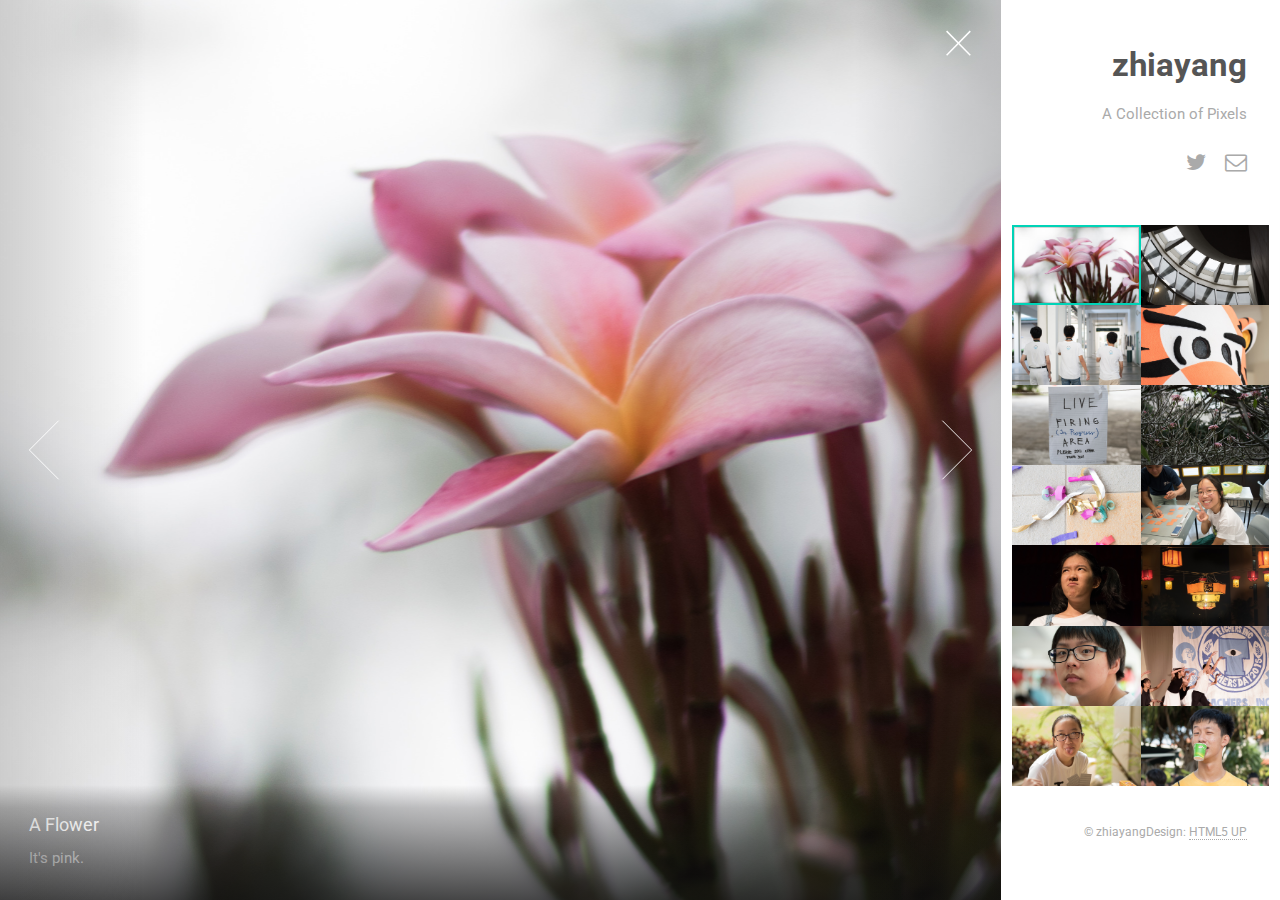
==== photography/index.html @ 17134575 "stuff" ====
<!DOCTYPE HTML>
<!--
	Lens by HTML5 UP
	html5up.net | @n33co
	Free for personal and commercial use under the CCA 3.0 license (html5up.net/license)
-->
<html>
	<head>
		<title>A Collection of Pixels</title>
		<meta charset="utf-8" />
		<meta name="viewport" content="width=device-width, initial-scale=1" />
		<!--[if lte IE 8]><script src="assets/js/ie/html5shiv.js"></script><![endif]-->

		<link rel="stylesheet" href="assets/css/main.css" />
		<!--[if lte IE 8]><link rel="stylesheet" href="assets/css/ie8.css" /><![endif]-->
		<!--[if lte IE 9]><link rel="stylesheet" href="assets/css/ie9.css" /><![endif]-->

		<noscript><link rel="stylesheet" href="assets/css/noscript.css" /></noscript>
	</head>
	<body class="is-loading-0 is-loading-1 is-loading-2">

		<!-- Main -->
			<div id="main">

				<!-- Header -->
					<header id="header">
						<a href="../index.html"><h1>zhiayang</h1></a>
						<p>A Collection of Pixels</p>
						<ul class="icons">
							<li><a href="https://twitter.com/zhiayang" class="icon fa-twitter"><span class="label">Twitter</span></a></li>
							<li><a href="mailto:zhiayang@gmail.com" class="icon fa-envelope-o"><span class="label">Email</span></a></li>
						</ul>
					</header>

				<!-- Thumbnail -->
					<section id="thumbnails">
						<article>
							<a class="thumbnail" href="assets/images/fulls/01.jpg" data-position="left center"><img src="assets/images/thumbs/01.jpg" alt="" /></a>
							<h2>A Flower</h2>
							<p>It's pink.</p>
						</article>
						<article>
							<a class="thumbnail" href="assets/images/fulls/02.jpg"><img src="assets/images/thumbs/02.jpg" alt="" /></a>
							<h2>Some Contrast</h2>
							<p>It's definitely there.</p>
						</article>
						<article>
							<a class="thumbnail" href="assets/images/fulls/03.jpg"><img src="assets/images/thumbs/03.jpg" alt="" /></a>
							<h2>Cool People :: Astrigue 2015</h2>
							<p>Don't look at explosions.</p>
						</article>
						<article>
							<a class="thumbnail" href="assets/images/fulls/04.jpg"><img src="assets/images/thumbs/04.jpg" alt="" /></a>
							<h2>Its Soul-less Eyes :: Teacher's Day 2015</h2>
							<p>Stare deep into your soul.</p>
						</article>
						<article>
							<a class="thumbnail" href="assets/images/fulls/05.jpg"><img src="assets/images/thumbs/05.jpg" alt="" /></a>
							<h2>Pew Pew :: Astrigue 2015</h2>
							<p>pew pew pew pew boom psh pew pew</p>
						</article>
						<article>
							<a class="thumbnail" href="assets/images/fulls/06.jpg"><img src="assets/images/thumbs/06.jpg" alt="" /></a>
							<h2>A Field of branches</h2>
							<p>Interspersed by flowers.</p>
						</article>
						<article>
							<a class="thumbnail" href="assets/images/fulls/07.jpg"><img src="assets/images/thumbs/07.jpg" alt="" /></a>
							<h2>Party Poppers</h2>
							<p>Looks like spilled guts.</p>
						</article>
						<article>
							<a class="thumbnail" href="assets/images/fulls/08.jpg"><img src="assets/images/thumbs/08.jpg" alt="" /></a>
							<h2>A Person :: Astrigue 2015</h2>
							<p>No comment.</p>
						</article>
						<article>
							<a class="thumbnail" href="assets/images/fulls/09.jpg"><img src="assets/images/thumbs/09.jpg" alt="" /></a>
							<h2>Grumpy Mc. Grumperton :: Teacher's Day 2015</h2>
							<p>*pouts*</p>
						</article>
						<article>
							<a class="thumbnail" href="assets/images/fulls/10.jpg"><img src="assets/images/thumbs/10.jpg" alt="" /></a>
							<h2>Mid Autumn Festival 2015</h2>
							<p>Oh look, lanterns.</p>
						</article>
						<article>
							<a class="thumbnail" href="assets/images/fulls/11.jpg"><img src="assets/images/thumbs/11.jpg" alt="" /></a>
							<h2>A Deer in the Headlights</h2>
							<p>*smash*</p>
						</article>
						<article>
							<a class="thumbnail" href="assets/images/fulls/12.jpg"><img src="assets/images/thumbs/12.jpg" alt="" /></a>
							<h2>MAD :: Teacher's Day 2015</h2>
							<p>I'm scared now.</p>
						</article>
						<article>
							<a class="thumbnail" href="assets/images/fulls/13.jpg"><img src="assets/images/thumbs/13.jpg" alt="" /></a>
							<h2>Blehhhhh</h2>
							<p>No comment.</p>
						</article>
						<article>
							<a class="thumbnail" href="assets/images/fulls/14.jpg"><img src="assets/images/thumbs/14.jpg" alt="" /></a>
							<h2>The Beast :: CSM 2015</h2>
							<p>Hot.</p>
						</article>
					</section>

				<!-- Footer -->
					<footer id="footer">
						<ul class="copyright">
							<li>&copy; zhiayang</li><li>Design: <a href="http://html5up.net">HTML5 UP</a></li>
						</ul>
					</footer>

			</div>

		<!-- Scripts -->
			<script src="assets/js/jquery.min.js"></script>
			<script src="assets/js/skel.min.js"></script>
			<!--[if lte IE 8]><script src="assets/js/ie/respond.min.js"></script><![endif]-->
			<script src="assets/js/main.js"></script>

	</body>
</html>
---- photography/assets/css/main.css ----
@import url(font-awesome.min.css);
@import url("http://fonts.googleapis.com/css?family=Roboto:400,700");
/*
	Lens by HTML5 UP
	html5up.net | @n33co
	Free for personal and commercial use under the CCA 3.0 license (html5up.net/license)
*/
/* Reset */
html, body, div, span, applet, object, iframe, h1, h2, h3, h4, h5, h6, p, blockquote, pre, a, abbr, acronym, address, big, cite, code, del, dfn, em, img, ins, kbd, q, s, samp, small, strike, strong, sub, sup, tt, var, b, u, i, center, dl, dt, dd, ol, ul, li, fieldset, form, label, legend, table, caption, tbody, tfoot, thead, tr, th, td, article, aside, canvas, details, embed, figure, figcaption, footer, header, hgroup, menu, nav, output, ruby, section, summary, time, mark, audio, video {
  margin: 0;
  padding: 0;
  border: 0;
  font-size: 100%;
  font: inherit;
  vertical-align: baseline;
}

article, aside, details, figcaption, figure, footer, header, hgroup, menu, nav, section {
  display: block;
}

body {
  line-height: 1;
}

ol, ul {
  list-style: none;
}

blockquote, q {
  quotes: none;
}

blockquote:before, blockquote:after, q:before, q:after {
  content: '';
  content: none;
}

table {
  border-collapse: collapse;
  border-spacing: 0;
}

body {
  -webkit-text-size-adjust: none;
}

/* Box Model */
*, *:before, *:after {
  -moz-box-sizing: border-box;
  -webkit-box-sizing: border-box;
  box-sizing: border-box;
}

/* Basic */
/*
		@-ms-viewport {
			width: device-width;
		}
	*/
@media screen and (max-width: 480px) {
  html, body {
    min-width: 320px;
  }
}

body.is-loading-0 *, body.is-loading-0 *:before, body.is-loading-0 *:after {
  -moz-animation: none !important;
  -webkit-animation: none !important;
  -ms-animation: none !important;
  animation: none !important;
  -moz-transition: none !important;
  -webkit-transition: none !important;
  -ms-transition: none !important;
  transition: none !important;
}

html, body {
  background-color: #101010;
  overflow: hidden;
}

/* Type */
html {
  font-size: 16pt;
}

@media screen and (max-width: 1680px) {
  html {
    font-size: 12pt;
  }
}

@media screen and (max-width: 1280px) {
  html {
    font-size: 11pt;
  }
}

body {
  background-color: #fff;
  color: #aaa;
}

body, input, select, textarea {
  font-family: "Roboto", Helvetica, sans-serif;
  font-weight: 400;
  line-height: 1.65;
  font-size: 1em;
  color: #aaa;
}

a {
  -moz-transition: color 0.2s ease, border-bottom-color 0.2s ease;
  -webkit-transition: color 0.2s ease, border-bottom-color 0.2s ease;
  -ms-transition: color 0.2s ease, border-bottom-color 0.2s ease;
  transition: color 0.2s ease, border-bottom-color 0.2s ease;
  border-bottom: dotted 1px;
  color: inherit;
  text-decoration: none;
}

a:hover {
  border-bottom-color: transparent;
  color: #00D3B7;
}

strong, b {
  font-weight: 400;
  color: #555;
}

em, i {
  font-style: italic;
}

p {
  margin: 0 0 1.25em 0;
}

h1, h2, h3, h4, h5, h6 {
  font-weight: 400;
  line-height: 1.25;
  margin: 0 0 0.5em 0;
  color: #555;
}

h1 a, h2 a, h3 a, h4 a, h5 a, h6 a {
  color: inherit;
  text-decoration: none;
}

h2 {
  font-size: 1.25em;
}

h3 {
  font-size: 1em;
}

h4 {
  font-size: 0.9em;
}

h5 {
  font-size: 0.8em;
}

h6 {
  font-size: 0.7em;
}

sub {
  font-size: 0.8em;
  position: relative;
  top: 0.5em;
}

sup {
  font-size: 0.8em;
  position: relative;
  top: -0.5em;
}

blockquote {
  border-left: solid 4px #ccc;
  font-style: italic;
  margin: 0 0 1.25em 0;
  padding: 0.3125em 0 0.3125em 1.25em;
}

code {
  border-radius: 4px;
  border: solid 1px;
  font-family: "Courier New", monospace;
  font-size: 0.9em;
  margin: 0 0.25em;
  padding: 0.25em 0.65em;
  border-color: #ccc;
}

pre {
  -webkit-overflow-scrolling: touch;
  font-family: "Courier New", monospace;
  font-size: 0.9em;
  margin: 0 0 1.25em 0;
}

pre code {
  display: block;
  padding: 1em 1.5em;
  overflow-x: auto;
}

hr {
  border: 0;
  border-bottom: solid 1px #ccc;
  margin: 1.25em 0;
}

hr.major {
  margin: 1.875em 0;
}

.align-left {
  text-align: left;
}

.align-center {
  text-align: center;
}

.align-right {
  text-align: right;
}

/* Button */
input[type="submit"],
input[type="reset"],
input[type="button"],
button,
.button {
  -moz-appearance: none;
  -webkit-appearance: none;
  -ms-appearance: none;
  appearance: none;
  -moz-transition: background-color 0.2s ease-in-out, border-color 0.2s ease-in-out, color 0.2s ease-in-out;
  -webkit-transition: background-color 0.2s ease-in-out, border-color 0.2s ease-in-out, color 0.2s ease-in-out;
  -ms-transition: background-color 0.2s ease-in-out, border-color 0.2s ease-in-out, color 0.2s ease-in-out;
  transition: background-color 0.2s ease-in-out, border-color 0.2s ease-in-out, color 0.2s ease-in-out;
  background-color: transparent;
  border-radius: 4px;
  border: solid 1px #ccc;
  color: #555;
  cursor: pointer;
  display: inline-block;
  line-height: 1;
  padding: 0.75em 1.5em;
  text-align: center;
  text-decoration: none;
  white-space: nowrap;
}

input[type="submit"]:hover,
input[type="reset"]:hover,
input[type="button"]:hover,
button:hover,
.button:hover {
  border-color: #00D3B7;
  color: #00D3B7;
}

input[type="submit"]:hover:active,
input[type="reset"]:hover:active,
input[type="button"]:hover:active,
button:hover:active,
.button:hover:active {
  background-color: rgba(0, 211, 183, 0.15);
}

input[type="submit"].icon,
input[type="reset"].icon,
input[type="button"].icon,
button.icon,
.button.icon {
  padding-left: 1.35em;
}

input[type="submit"].icon:before,
input[type="reset"].icon:before,
input[type="button"].icon:before,
button.icon:before,
.button.icon:before {
  margin-right: 0.5em;
}

input[type="submit"].fit,
input[type="reset"].fit,
input[type="button"].fit,
button.fit,
.button.fit {
  display: block;
  margin: 0 0 0.625em 0;
  width: 100%;
}

input[type="submit"].small,
input[type="reset"].small,
input[type="button"].small,
button.small,
.button.small {
  font-size: 0.8em;
}

input[type="submit"].big,
input[type="reset"].big,
input[type="button"].big,
button.big,
.button.big {
  font-size: 1.35em;
}

input[type="submit"].disabled, input[type="submit"]:disabled,
input[type="reset"].disabled,
input[type="reset"]:disabled,
input[type="button"].disabled,
input[type="button"]:disabled,
button.disabled,
button:disabled,
.button.disabled,
.button:disabled {
  -moz-pointer-events: none;
  -webkit-pointer-events: none;
  -ms-pointer-events: none;
  pointer-events: none;
  opacity: 0.25;
}

/* Form */
form {
  margin: 0 0 1.25em 0;
}

label {
  color: #555;
  display: block;
  font-size: 0.9em;
  font-weight: 400;
  margin: 0 0 0.625em 0;
}

input[type="text"],
input[type="password"],
input[type="email"],
select,
textarea {
  -moz-appearance: none;
  -webkit-appearance: none;
  -ms-appearance: none;
  appearance: none;
  background-color: transparent;
  border-radius: 4px;
  border: solid 1px #ccc;
  color: inherit;
  display: block;
  outline: 0;
  padding: 0 0.75em;
  text-decoration: none;
  width: 100%;
}

input[type="text"]:invalid,
input[type="password"]:invalid,
input[type="email"]:invalid,
select:invalid,
textarea:invalid {
  box-shadow: none;
}

input[type="text"]:focus,
input[type="password"]:focus,
input[type="email"]:focus,
select:focus,
textarea:focus {
  border-color: #00D3B7;
}

.select-wrapper {
  text-decoration: none;
  display: block;
  position: relative;
}

.select-wrapper:before {
  -moz-osx-font-smoothing: grayscale;
  -webkit-font-smoothing: antialiased;
  font-family: FontAwesome;
  font-style: normal;
  font-weight: normal;
  text-transform: none !important;
}

.select-wrapper:before {
  color: #ccc;
  content: '\f107';
  display: block;
  height: 2.75em;
  line-height: 2.75em;
  pointer-events: none;
  position: absolute;
  right: 0;
  text-align: center;
  top: 0;
  width: 2.75em;
}

.select-wrapper select::-ms-expand {
  display: none;
}

input[type="text"],
input[type="password"],
input[type="email"],
select {
  height: 2.75em;
}

textarea {
  padding: 0.75em 1em;
}

input[type="checkbox"],
input[type="radio"] {
  -moz-appearance: none;
  -webkit-appearance: none;
  -ms-appearance: none;
  appearance: none;
  display: block;
  float: left;
  margin-right: -2em;
  opacity: 0;
  width: 1em;
  z-index: -1;
}

input[type="checkbox"] + label,
input[type="radio"] + label {
  text-decoration: none;
  color: #aaa;
  cursor: pointer;
  display: inline-block;
  font-size: 1em;
  font-weight: 400;
  margin: 0;
  padding-left: 2.4em;
  padding-right: 0.75em;
  position: relative;
}

input[type="checkbox"] + label:before,
input[type="radio"] + label:before {
  -moz-osx-font-smoothing: grayscale;
  -webkit-font-smoothing: antialiased;
  font-family: FontAwesome;
  font-style: normal;
  font-weight: normal;
  text-transform: none !important;
}

input[type="checkbox"] + label:before,
input[type="radio"] + label:before {
  background: transparent;
  border-radius: 4px;
  border: solid 1px #ccc;
  content: '';
  display: inline-block;
  height: 1.65em;
  left: 0;
  line-height: 1.58125em;
  position: absolute;
  text-align: center;
  top: 0;
  width: 1.65em;
}

input[type="checkbox"]:checked + label:before,
input[type="radio"]:checked + label:before {
  background-color: #555;
  border-color: #555;
  color: #fff;
  content: '\f00c';
}

input[type="checkbox"]:focus + label:before,
input[type="radio"]:focus + label:before {
  border-color: #00D3B7;
}

input[type="checkbox"] + label:before {
  border-radius: 4px;
}

input[type="radio"] + label:before {
  border-radius: 100%;
}

::-webkit-input-placeholder {
  opacity: 1.0;
  color: #ccc !important;
}

:-moz-placeholder {
  opacity: 1.0;
  color: #ccc !important;
}

::-moz-placeholder {
  opacity: 1.0;
  color: #ccc !important;
}

:-ms-input-placeholder {
  opacity: 1.0;
  color: #ccc !important;
}

.formerize-placeholder {
  opacity: 1.0;
  color: #ccc !important;
}

.field {
  margin: 0 0 1.25em 0;
}

/* Icon */
.icon {
  text-decoration: none;
  border-bottom: none;
  position: relative;
}

.icon:before {
  -moz-osx-font-smoothing: grayscale;
  -webkit-font-smoothing: antialiased;
  font-family: FontAwesome;
  font-style: normal;
  font-weight: normal;
  text-transform: none !important;
}

.icon > .label {
  display: none;
}

/* List */
ol {
  list-style: decimal;
  margin: 0 0 1.25em 0;
  padding-left: 1.25em;
}

ol li {
  padding-left: 0.25em;
}

ul {
  list-style: disc;
  margin: 0 0 1.25em 0;
  padding-left: 1em;
}

ul li {
  padding-left: 0.5em;
}

ul.alt {
  list-style: none;
  padding-left: 0;
}

ul.alt li {
  border-top: solid 1px #ccc;
  padding: 0.5em 0;
}

ul.alt li:first-child {
  border-top: 0;
  padding-top: 0;
}

ul.icons {
  cursor: default;
  list-style: none;
  padding-left: 0;
}

ul.icons li {
  display: inline-block;
  padding: 0 1em 0 0;
}

ul.icons li:last-child {
  padding-right: 0;
}

ul.icons li .icon:before {
  font-size: 1.5rem;
}

ul.actions {
  cursor: default;
  list-style: none;
  padding-left: 0;
}

ul.actions li {
  display: inline-block;
  padding: 0 0.625em 0 0;
  vertical-align: middle;
}

ul.actions li:last-child {
  padding-right: 0;
}

ul.actions.small li {
  padding: 0 0.3125em 0 0;
}

ul.actions.vertical li {
  display: block;
  padding: 0.625em 0 0 0;
}

ul.actions.vertical li:first-child {
  padding-top: 0;
}

ul.actions.vertical li > * {
  margin-bottom: 0;
}

ul.actions.vertical.small li {
  padding: 0.3125em 0 0 0;
}

ul.actions.vertical.small li:first-child {
  padding-top: 0;
}

ul.actions.fit {
  display: table;
  margin-left: -0.625em;
  padding: 0;
  table-layout: fixed;
  width: calc(100% + 0.625em);
}

ul.actions.fit li {
  display: table-cell;
  padding: 0 0 0 0.625em;
}

ul.actions.fit li > * {
  margin-bottom: 0;
}

ul.actions.fit.small {
  margin-left: -0.3125em;
  width: calc(100% + 0.3125em);
}

ul.actions.fit.small li {
  padding: 0 0 0 0.3125em;
}

dl {
  margin: 0 0 1.25em 0;
}

dl dt {
  display: block;
  font-weight: 400;
  margin: 0 0 0.625em 0;
}

dl dd {
  margin-left: 1.25em;
}

/* Main */
#main {
  -moz-transition: opacity 0.2s ease, right 0.2s ease, left 0.2s ease, visibility 0.2s;
  -webkit-transition: opacity 0.2s ease, right 0.2s ease, left 0.2s ease, visibility 0.2s;
  -ms-transition: opacity 0.2s ease, right 0.2s ease, left 0.2s ease, visibility 0.2s;
  transition: opacity 0.2s ease, right 0.2s ease, left 0.2s ease, visibility 0.2s;
  -webkit-overflow-scrolling: touch;
  position: fixed;
  top: 0;
  width: 22.5em;
  height: 100%;
  background: #fff;
  outline: 0;
  overflow-x: hidden;
  overflow-y: auto;
  text-align: right;
  visibility: visible;
  z-index: 10000;
  right: 0;
}

#main .toggle {
  -webkit-tap-highlight-color: transparent;
  position: absolute;
  top: 0;
  width: 4em;
  height: 4em;
  background-image: url("images/close-small-alt.svg");
  background-repeat: no-repeat;
  background-size: 32px 32px;
  cursor: pointer;
  display: none;
  z-index: 1;
  background-position: 0.5em 0.5em;
  left: 0;
}

body.fullscreen #main {
  visibility: hidden;
  right: -22.5em;
}

body.is-loading-1 #main {
  opacity: 0;
  right: -2em;
}

@media screen and (max-width: 1280px) {
  #main {
    width: 19em;
  }
  body.fullscreen #main {
    right: -19em;
  }
}

@media screen and (max-width: 980px) {
  #main {
    background: rgba(255, 255, 255, 0.925);
  }
  #main .toggle {
    display: block;
  }
}

@media screen and (max-width: 480px) {
  #main {
    -moz-transition: opacity 0.2s ease, visibility 0.2s;
    -webkit-transition: opacity 0.2s ease, visibility 0.2s;
    -ms-transition: opacity 0.2s ease, visibility 0.2s;
    transition: opacity 0.2s ease, visibility 0.2s;
    width: 100%;
    background: #fff;
    text-align: center;
  }
  body.is-loading-1 #main {
    left: auto !important;
    right: auto !important;
  }
  body.fullscreen #main {
    left: auto !important;
    right: auto !important;
    opacity: 0;
  }
  #main .toggle {
    display: none;
  }
}

/* Header */
#header {
  padding: 3em 2.25em 1.75em 2.25em ;
}

#header h1 {
  font-size: 2.25em;
  font-weight: 700;
}

/* Footer */
#footer {
  padding: 2.25em 2.25em 1em 2.25em ;
}

#footer .copyright {
  list-style: none;
  padding: 0;
}

#footer .copyright li {
  display: inline-block;
  font-size: 0.8em;
  padding: 0;
}

/* Thumbnails */
#thumbnails {
  display: -moz-flex;
  display: -webkit-flex;
  display: -ms-flex;
  display: flex;
  -moz-flex-wrap: wrap;
  -webkit-flex-wrap: wrap;
  -ms-flex-wrap: wrap;
  flex-wrap: wrap;
  padding: 0 0.75em;
}

#thumbnails article {
  position: relative;
  width: 50%;
  background: #101010;
  outline: 0;
}

#thumbnails article .thumbnail {
  -webkit-tap-highlight-color: transparent;
  display: block;
  position: relative;
  border: 0;
  outline: 0;
}

#thumbnails article .thumbnail img {
  display: block;
  width: 100%;
}

#thumbnails article .thumbnail:before {
  -moz-pointer-events: none;
  -webkit-pointer-events: none;
  -ms-pointer-events: none;
  pointer-events: none;
  -moz-transition: opacity 0.10s ease;
  -webkit-transition: opacity 0.10s ease;
  -ms-transition: opacity 0.10s ease;
  transition: opacity 0.10s ease;
  content: '';
  position: absolute;
  left: 0;
  top: 0;
  width: 100%;
  height: 100%;
  box-shadow: inset 0 0 0 2px #00D3B7, inset 0 0 0px 3px rgba(0, 0, 0, 0.15);
  opacity: 0;
  z-index: 1;
}

#thumbnails article .thumbnail:focus:before {
  opacity: 0.5;
}

#thumbnails article h2, #thumbnails article p {
  display: none;
}

#thumbnails article.active .thumbnail:before {
  opacity: 1;
}

@media screen and (max-width: 480px) {
  #thumbnails article .thumbnail:before {
    display: none;
  }
}

/* Viewer */
@-moz-keyframes spinner {
  0% {
    -moz-transform: rotate(0deg);
    -webkit-transform: rotate(0deg);
    -ms-transform: rotate(0deg);
    transform: rotate(0deg);
  }
  100% {
    -moz-transform: rotate(360deg);
    -webkit-transform: rotate(360deg);
    -ms-transform: rotate(360deg);
    transform: rotate(360deg);
  }
}

@-webkit-keyframes spinner {
  0% {
    -moz-transform: rotate(0deg);
    -webkit-transform: rotate(0deg);
    -ms-transform: rotate(0deg);
    transform: rotate(0deg);
  }
  100% {
    -moz-transform: rotate(360deg);
    -webkit-transform: rotate(360deg);
    -ms-transform: rotate(360deg);
    transform: rotate(360deg);
  }
}

@-ms-keyframes spinner {
  0% {
    -moz-transform: rotate(0deg);
    -webkit-transform: rotate(0deg);
    -ms-transform: rotate(0deg);
    transform: rotate(0deg);
  }
  100% {
    -moz-transform: rotate(360deg);
    -webkit-transform: rotate(360deg);
    -ms-transform: rotate(360deg);
    transform: rotate(360deg);
  }
}

@keyframes spinner {
  0% {
    -moz-transform: rotate(0deg);
    -webkit-transform: rotate(0deg);
    -ms-transform: rotate(0deg);
    transform: rotate(0deg);
  }
  100% {
    -moz-transform: rotate(360deg);
    -webkit-transform: rotate(360deg);
    -ms-transform: rotate(360deg);
    transform: rotate(360deg);
  }
}

#viewer {
  -moz-transition: opacity 0.2s ease, width 0.2s ease;
  -webkit-transition: opacity 0.2s ease, width 0.2s ease;
  -ms-transition: opacity 0.2s ease, width 0.2s ease;
  transition: opacity 0.2s ease, width 0.2s ease;
  position: absolute;
  top: 0;
  width: calc(100% - 22.5em);
  height: 100%;
  left: 0;
}

#viewer .inner {
  -moz-pointer-events: none;
  -webkit-pointer-events: none;
  -ms-pointer-events: none;
  pointer-events: none;
  position: absolute;
  top: 0;
  left: 0;
  width: 100%;
  height: 100%;
  z-index: 2;
}

#viewer .inner > * {
  -moz-pointer-events: auto;
  -webkit-pointer-events: auto;
  -ms-pointer-events: auto;
  pointer-events: auto;
}

#viewer .inner:before {
  background-image: -moz-linear-gradient(left, rgba(16,16,16,0.2), rgba(16,16,16,0) 10em, rgba(16,16,16,0)), -moz-linear-gradient(right, rgba(16,16,16,0.2), rgba(16,16,16,0) 10em, rgba(16,16,16,0));
  background-image: -webkit-linear-gradient(left, rgba(16,16,16,0.2), rgba(16,16,16,0) 10em, rgba(16,16,16,0)), -webkit-linear-gradient(right, rgba(16,16,16,0.2), rgba(16,16,16,0) 10em, rgba(16,16,16,0));
  background-image: -ms-linear-gradient(left, rgba(16,16,16,0.2), rgba(16,16,16,0) 10em, rgba(16,16,16,0)), -ms-linear-gradient(right, rgba(16,16,16,0.2), rgba(16,16,16,0) 10em, rgba(16,16,16,0));
  background-image: linear-gradient(left, rgba(16,16,16,0.2), rgba(16,16,16,0) 10em, rgba(16,16,16,0)), linear-gradient(right, rgba(16,16,16,0.2), rgba(16,16,16,0) 10em, rgba(16,16,16,0));
  content: '';
  display: block;
  position: absolute;
  top: 0;
  left: 0;
  width: 100%;
  height: 100%;
}

#viewer .inner .toggle {
  -webkit-tap-highlight-color: transparent;
  position: absolute;
  top: 0;
  width: 4em;
  height: 4em;
  background-image: url("images/close.svg");
  background-repeat: no-repeat;
  background-size: 64px 64px;
  cursor: pointer;
  z-index: 1;
  right: 0;
  background-position: calc(100% - 0.75em) 0.75em;
}

#viewer .inner .nav-next,
#viewer .inner .nav-previous {
  -webkit-tap-highlight-color: transparent;
  position: absolute;
  top: 50%;
  width: 6em;
  height: 6em;
  margin-top: -3em;
  background-image: url("images/arrow.svg");
  background-position: center;
  background-repeat: no-repeat;
  background-size: contain;
  cursor: pointer;
}

#viewer .inner .nav-previous {
  -moz-transform: scaleX(-1);
  -webkit-transform: scaleX(-1);
  -ms-transform: scaleX(-1);
  transform: scaleX(-1);
  left: 0;
}

#viewer .inner .nav-next {
  right: 0;
}

#viewer .slide {
  -moz-transition: opacity 0.2s ease-in-out;
  -webkit-transition: opacity 0.2s ease-in-out;
  -ms-transition: opacity 0.2s ease-in-out;
  transition: opacity 0.2s ease-in-out;
  position: absolute;
  top: 0;
  left: 0;
  width: 100%;
  height: 100%;
  opacity: 1;
  z-index: 1;
}

#viewer .slide .caption {
  background-image: -moz-linear-gradient(bottom, rgba(16,16,16,0.75), rgba(16,16,16,0.25) 80%, rgba(16,16,16,0));
  background-image: -webkit-linear-gradient(bottom, rgba(16,16,16,0.75), rgba(16,16,16,0.25) 80%, rgba(16,16,16,0));
  background-image: -ms-linear-gradient(bottom, rgba(16,16,16,0.75), rgba(16,16,16,0.25) 80%, rgba(16,16,16,0));
  background-image: linear-gradient(bottom, rgba(16,16,16,0.75), rgba(16,16,16,0.25) 80%, rgba(16,16,16,0));
  padding: 2em 2em 0.75em 2em ;
  position: absolute;
  bottom: 0;
  left: 0;
  width: 100%;
  color: rgba(255, 255, 255, 0.5);
  z-index: 1;
}

#viewer .slide .caption h2, #viewer .slide .caption h3, #viewer .slide .caption h4, #viewer .slide .caption h5, #viewer .slide .caption h6 {
  color: #fff;
}

#viewer .slide .image {
  -moz-transition: opacity 0.2s ease-in-out;
  -webkit-transition: opacity 0.2s ease-in-out;
  -ms-transition: opacity 0.2s ease-in-out;
  transition: opacity 0.2s ease-in-out;
  position: absolute;
  top: 0;
  left: 0;
  width: 100%;
  height: 100%;
  background-repeat: no-repeat;
  background-size: cover;
  opacity: 0;
}

#viewer .slide:before {
  -moz-animation: spinner 1s linear infinite;
  -webkit-animation: spinner 1s linear infinite;
  -ms-animation: spinner 1s linear infinite;
  animation: spinner 1s linear infinite;
  -moz-transition: opacity 0.2s ease-in-out;
  -webkit-transition: opacity 0.2s ease-in-out;
  -ms-transition: opacity 0.2s ease-in-out;
  transition: opacity 0.2s ease-in-out;
  content: '';
  display: block;
  position: absolute;
  top: 50%;
  left: 50%;
  width: 3em;
  height: 3em;
  background-image: url("images/spinner.svg");
  background-position: center;
  background-repeat: no-repeat;
  background-size: contain;
  margin: -1.5em 0 0 -1.5em;
  opacity: 0;
}

#viewer .slide.loading:before {
  opacity: 1;
}

#viewer .slide.active .image {
  opacity: 1;
}

body.fullscreen #viewer {
  width: 100%;
}

body.fullscreen #viewer .inner .toggle {
  background-image: url("images/open.svg");
}

body.is-loading-1 #viewer {
  opacity: 0;
}

body.is-loading-2 #viewer .slide {
  opacity: 0;
}

@media screen and (max-width: 1280px) {
  #viewer {
    width: calc(100% - 19em);
  }
}

@media screen and (max-width: 980px) {
  #viewer {
    width: 100%;
  }
  #viewer .inner .toggle {
    -moz-transition: opacity 0.2s ease;
    -webkit-transition: opacity 0.2s ease;
    -ms-transition: opacity 0.2s ease;
    transition: opacity 0.2s ease;
    background-image: url("images/open.svg");
    opacity: 0;
    right: 0;
  }
  body.fullscreen #viewer .inner .toggle {
    opacity: 1;
  }
}

@media screen and (max-width: 736px) {
  #viewer .inner .toggle {
    background-size: 32px 32px;
  }
  #viewer .inner .nav-next,
  #viewer .inner .nav-previous {
    background-image: url("images/arrow-small.svg");
    background-size: 32px 32px;
  }
  body.fullscreen #viewer .inner .toggle {
    background-image: url("images/open-small.svg");
  }
}

@media screen and (max-width: 480px) {
  #viewer {
    -moz-transition: opacity 0.2s ease;
    -webkit-transition: opacity 0.2s ease;
    -ms-transition: opacity 0.2s ease;
    transition: opacity 0.2s ease;
    -moz-transition-delay: 0s;
    -webkit-transition-delay: 0s;
    -ms-transition-delay: 0s;
    transition-delay: 0s;
    opacity: 0;
  }
  #viewer .inner .toggle {
    background-image: url("images/close-small.svg") !important;
    background-size: 32px 32px;
  }
  body.fullscreen #viewer {
    -moz-transition-delay: 0.2s;
    -webkit-transition-delay: 0.2s;
    -ms-transition-delay: 0.2s;
    transition-delay: 0.2s;
    opacity: 1;
  }
}
---- photography/assets/css/ie8.css ----
/*
	Lens by HTML5 UP
	html5up.net | @n33co
	Free for personal and commercial use under the CCA 3.0 license (html5up.net/license)
*/

/* Viewer */

	#viewer {
		width: 100%;
	}
---- photography/assets/css/ie9.css ----
/*
	Lens by HTML5 UP
	html5up.net | @n33co
	Free for personal and commercial use under the CCA 3.0 license (html5up.net/license)
*/

/* Thumbnails */

	#thumbnails:after {
		content: '';
		display: block;
		clear: both;
	}

	#thumbnails article {
		float: left;
	}

/* Viewer */

	#viewer .inner {
		box-shadow: inset 0 0 9em 2em rgba(16, 16, 16, 0.2);
	}

		#viewer .inner:before {
			display: none;
		}

	#viewer .slide .caption {
		background-color: rgba(16, 16, 16, 0.5);
	}
---- photography/assets/css/noscript.css ----
/*
	Lens by HTML5 UP
	html5up.net | @n33co
	Free for personal and commercial use under the CCA 3.0 license (html5up.net/license)
*/

/* Main */

	#main {
		opacity: 1 !important;
		right: 0 !important;
	}

	body:before {
		content: 'Javascript is disabled :(';
		display: block;
		position: absolute;
		top: 50%;
		width: calc(100% - 22.5em * 0.333333333);
		height: 4em;
		margin-top: -2em;
		color: #272727;
		cursor: default;
		font-size: 3em;
		line-height: 4em;
		text-align: center;
		white-space: nowrap;
		left: 0;
	}
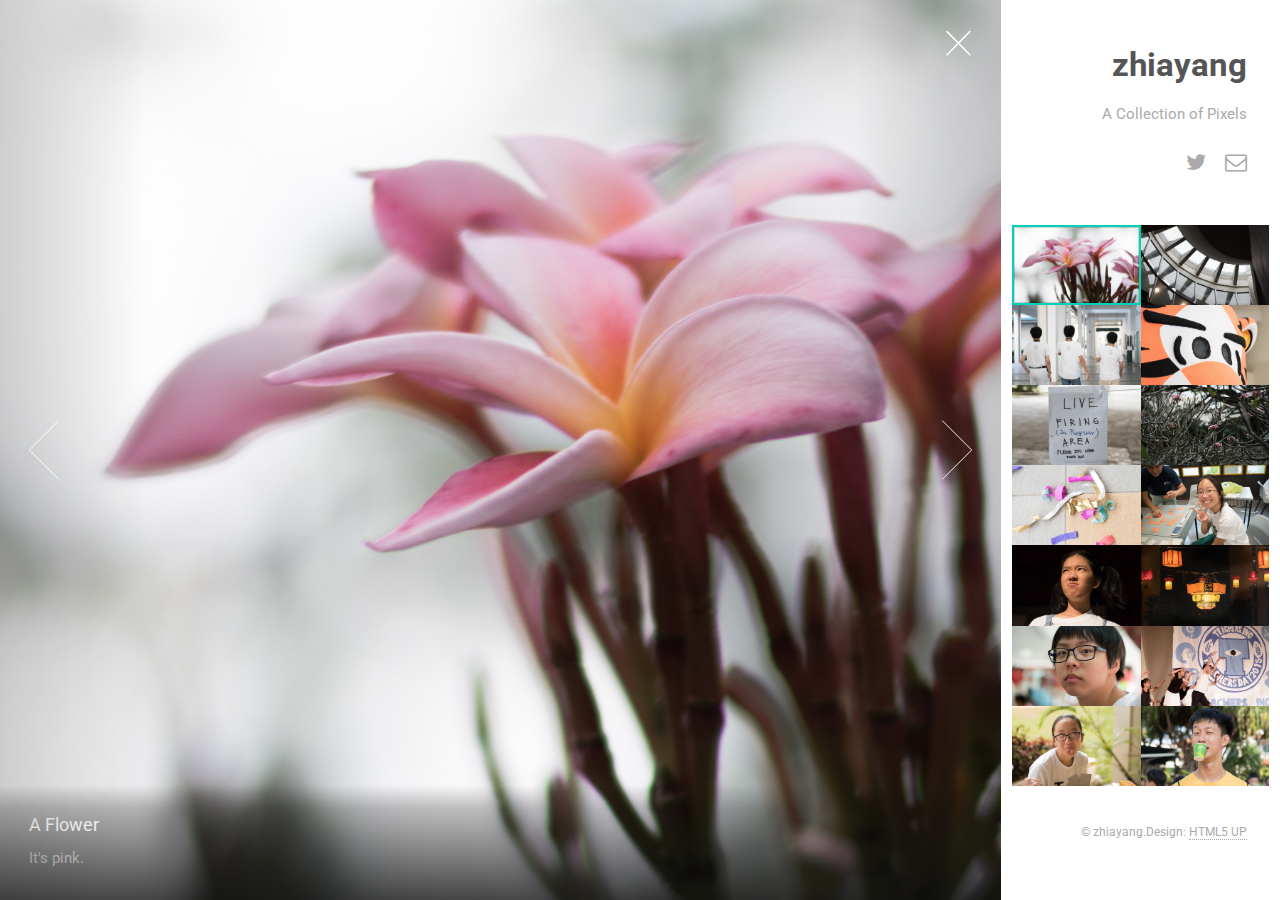
==== commit 066be7b0: "stuff" ====
--- a/photography/index.html
+++ b/photography/index.html
@@ -109,7 +109,7 @@
 				<!-- Footer -->
 					<footer id="footer">
 						<ul class="copyright">
-							<li>&copy; zhiayang</li><li>Design: <a href="http://html5up.net">HTML5 UP</a></li>
+							<li>&copy; zhiayang. </li><li>Design: <a href="http://html5up.net">HTML5 UP</a></li>
 						</ul>
 					</footer>
 
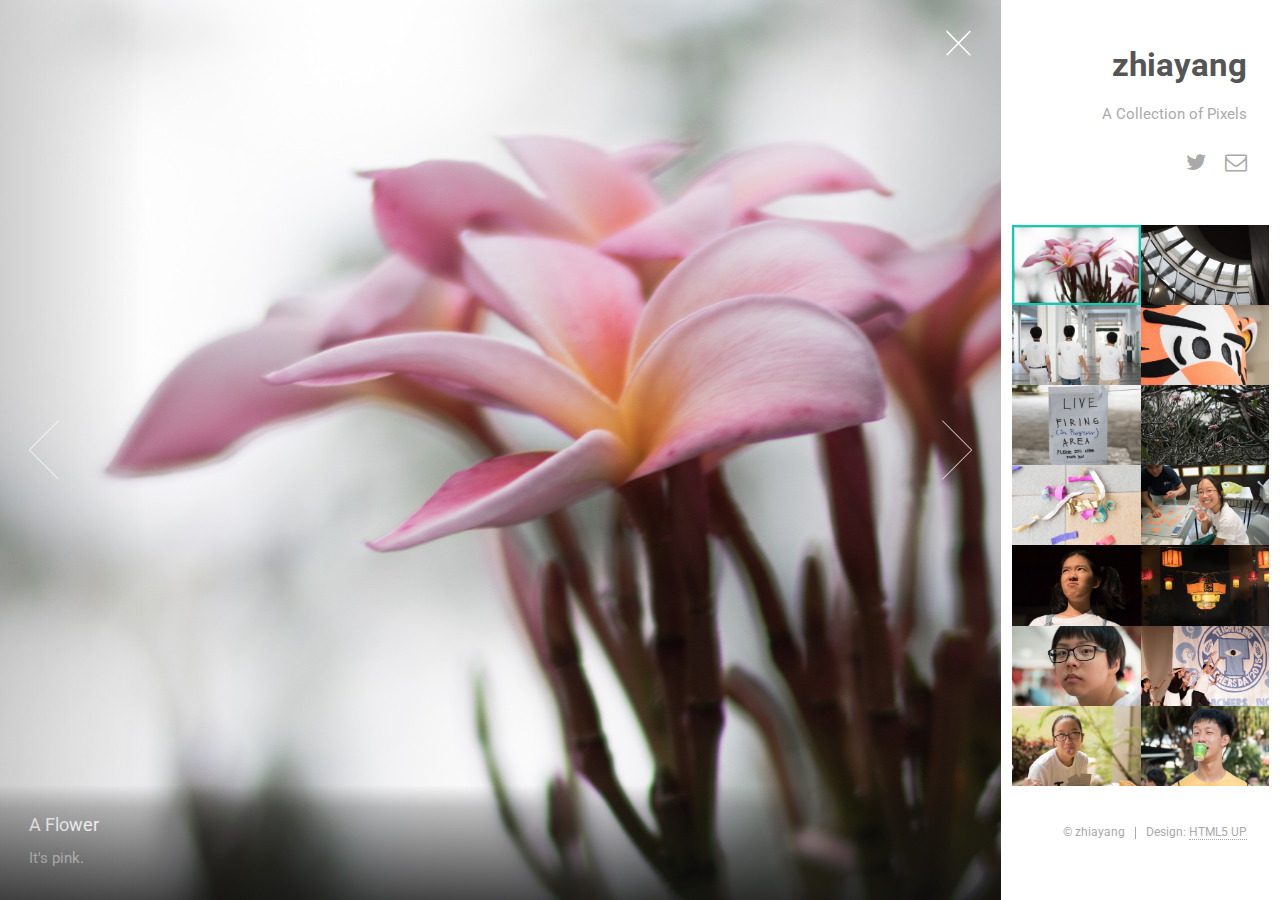
==== commit 2ac65518: "stuff" ====
--- a/photography/index.html
+++ b/photography/index.html
@@ -109,7 +109,7 @@
 				<!-- Footer -->
 					<footer id="footer">
 						<ul class="copyright">
-							<li>&copy; zhiayang. </li><li>Design: <a href="http://html5up.net">HTML5 UP</a></li>
+							<li>&copy; zhiayang</li><li>Design: <a href="http://html5up.net">HTML5 UP</a></li>
 						</ul>
 					</footer>
 
--- a/photography/assets/css/main.css
+++ b/photography/assets/css/main.css
@@ -801,7 +801,14 @@
 #footer .copyright li {
   display: inline-block;
   font-size: 0.8em;
-  padding: 0;
+  margin: 0 0 0 0.85em;
+  padding: 0 0 0 0.85em;
+  border-left: solid 1px #aaa;
+  line-height: 1;
+}
+
+#footer .copyright li:first-child {
+  border-left: 0;
 }
 
 /* Thumbnails */
